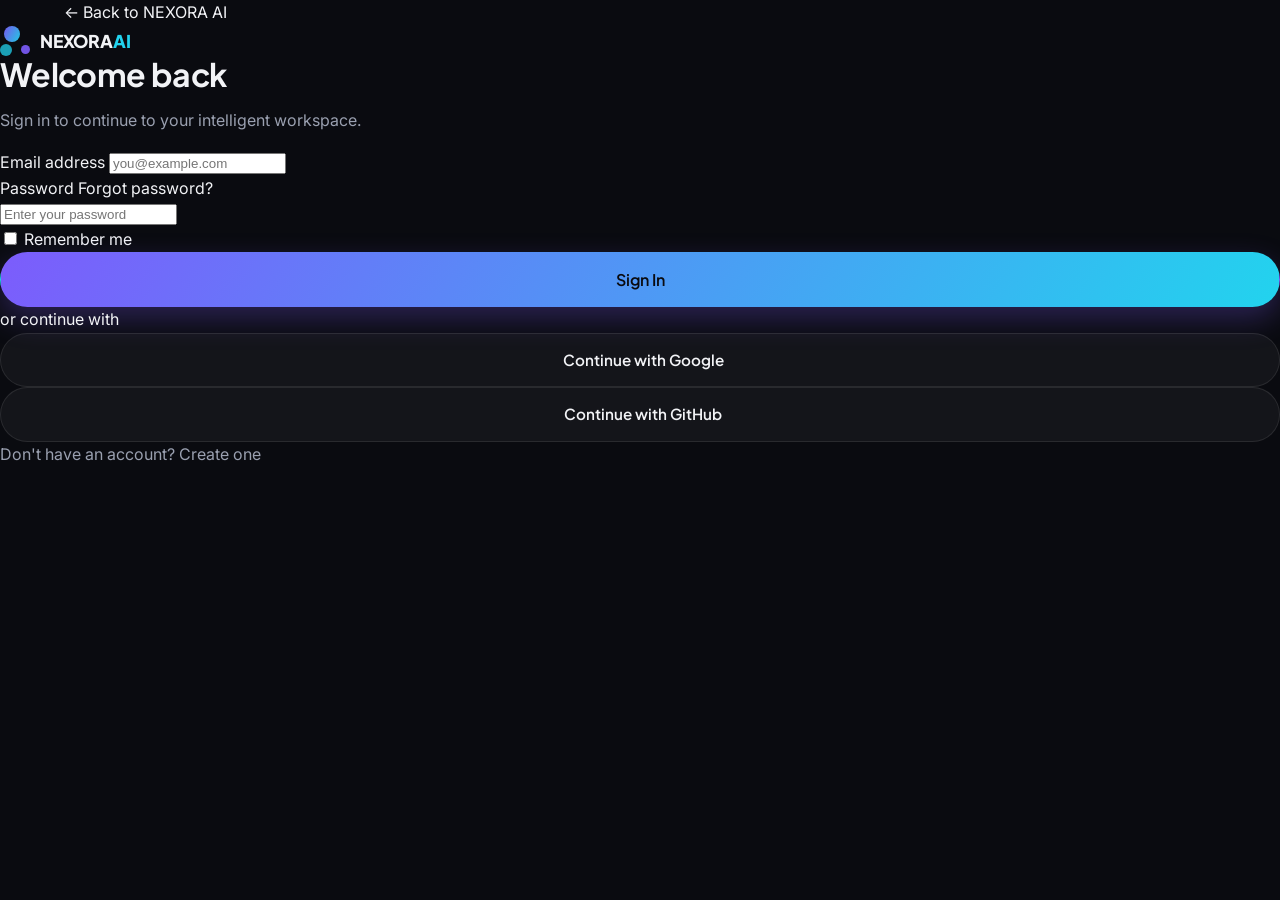
==== signin.html @ d2b8972e "Add files via upload" ====
<!DOCTYPE html>
<html lang="en">
<head>
  <meta charset="UTF-8" />
  <meta name="viewport" content="width=device-width, initial-scale=1.0" />
  <title>Sign In — NEXORA AI</title>
  <meta name="description" content="Sign in to your NEXORA AI intelligent workspace." />
  <meta name="theme-color" content="#0a0b10" />

  <!-- Open Graph -->
  <meta property="og:title" content="Sign In — NEXORA AI" />
  <meta property="og:description" content="Sign in to your NEXORA AI intelligent workspace." />
  <meta property="og:type" content="website" />
  <meta property="og:url" content="https://www.nexora.ai/signin.html" />

  <link rel="stylesheet" href="style.css" />
</head>
<body class="signin-body">

  <div class="signin-bg" aria-hidden="true">
    <span class="signin-bg__grid"></span>
    <span class="signin-bg__orb signin-bg__orb--1"></span>
    <span class="signin-bg__orb signin-bg__orb--2"></span>
  </div>

  <header class="signin-header container">
    <a href="index.html" class="back-link">
      <span aria-hidden="true">←</span> Back to NEXORA AI
    </a>
  </header>

  <main class="signin-main">
    <div class="signin-card">

      <a href="index.html" class="brand signin-brand" aria-label="NEXORA AI home">
        <span class="brand__mark" aria-hidden="true">
          <span class="brand__node brand__node--1"></span>
          <span class="brand__node brand__node--2"></span>
          <span class="brand__node brand__node--3"></span>
        </span>
        <span class="brand__name">NEXORA<span class="brand__name-accent">AI</span></span>
      </a>

      <h1 class="signin-heading">Welcome back</h1>
      <p class="signin-sub">Sign in to continue to your intelligent workspace.</p>

      <form class="signin-form">

        <div class="form-field">
          <label for="email">Email address</label>
          <input
            type="email"
            id="email"
            name="email"
            placeholder="you@example.com"
            autocomplete="email"
            required
          >
        </div>

        <div class="form-field">
          <div class="form-field__row">
            <label for="password">Password</label>
            <a href="#" class="forgot-link">Forgot password?</a>
          </div>
          <input
            type="password"
            id="password"
            name="password"
            placeholder="Enter your password"
            autocomplete="current-password"
            required
          >
        </div>

        <div class="form-remember">
          <input type="checkbox" id="remember" name="remember" />
          <label for="remember">Remember me</label>
        </div>

        <button type="submit" class="btn btn--primary btn--full btn--lg">Sign In</button>
      </form>

      <div class="signin-divider">
        <span>or continue with</span>
      </div>

      <div class="social-buttons">
        <a href="#" class="btn btn--ghost btn--full social-btn">
          <span class="social-icon" aria-hidden="true">
            <svg viewBox="0 0 24 24" xmlns="http://www.w3.org/2000/svg">
              <path fill="#EA4335" d="M12 10.2v3.9h5.5c-.24 1.4-1.7 4.1-5.5 4.1-3.3 0-6-2.7-6-6.2s2.7-6.2 6-6.2c1.9 0 3.1.8 3.8 1.5l2.6-2.5C16.9 3.3 14.7 2.3 12 2.3 6.9 2.3 2.7 6.5 2.7 12s4.2 9.7 9.3 9.7c5.4 0 8.9-3.8 8.9-9.1 0-.6-.1-1.1-.1-1.5H12Z"/>
            </svg>
          </span>
          Continue with Google
        </a>
        <a href="#" class="btn btn--ghost btn--full social-btn">
          <span class="social-icon" aria-hidden="true">
            <svg viewBox="0 0 24 24" fill="currentColor" xmlns="http://www.w3.org/2000/svg">
              <path d="M12 2C6.48 2 2 6.58 2 12.2c0 4.5 2.87 8.32 6.84 9.67.5.1.68-.22.68-.49 0-.24-.01-1.03-.01-1.87-2.78.61-3.37-1.19-3.37-1.19-.45-1.17-1.11-1.48-1.11-1.48-.9-.63.07-.62.07-.62 1 .07 1.53 1.05 1.53 1.05.89 1.54 2.34 1.1 2.91.84.09-.65.35-1.1.63-1.35-2.22-.26-4.56-1.14-4.56-5.05 0-1.12.39-2.03 1.03-2.75-.1-.26-.45-1.31.1-2.73 0 0 .84-.27 2.75 1.05a9.3 9.3 0 0 1 5 0c1.9-1.32 2.74-1.05 2.74-1.05.55 1.42.2 2.47.1 2.73.64.72 1.03 1.63 1.03 2.75 0 3.92-2.34 4.79-4.57 5.04.36.32.68.94.68 1.9 0 1.37-.01 2.48-.01 2.82 0 .27.18.6.69.49A10.02 10.02 0 0 0 22 12.2C22 6.58 17.52 2 12 2Z"/>
            </svg>
          </span>
          Continue with GitHub
        </a>
      </div>

      <p class="signin-footer-text">
        Don't have an account? <a href="index.html" class="signin-footer-link">Create one</a>
      </p>

    </div>
  </main>

</body>
</html>
---- style.css ----
/* ==========================================================================
   NEXORA AI — Landing Page Styles
   Font import
   ========================================================================== */
@import url('https://fonts.googleapis.com/css2?family=Plus+Jakarta+Sans:wght@500;600;700;800&family=Inter:wght@400;500;600&display=swap');

/* ==========================================================================
   GLOBAL STYLES / DESIGN TOKENS
   ========================================================================== */
:root {
  /* Colors */
  --bg: #0a0b10;
  --bg-alt: #0d0f17;
  --surface: rgba(255, 255, 255, 0.045);
  --surface-strong: rgba(255, 255, 255, 0.075);
  --border: rgba(255, 255, 255, 0.09);
  --border-strong: rgba(255, 255, 255, 0.16);

  --text: #f2f3f6;
  --text-muted: #9aa0b0;
  --text-faint: #6b7080;

  --accent-1: #7c5cfc;   /* electric violet */
  --accent-2: #22d3ee;   /* cyan */
  --accent-3: #ff8a7a;   /* warm coral, used sparingly */
  --gradient: linear-gradient(120deg, var(--accent-1), var(--accent-2));
  --gradient-soft: linear-gradient(135deg, rgba(124, 92, 252, 0.16), rgba(34, 211, 238, 0.10));

  /* Radius */
  --radius-lg: 28px;
  --radius-md: 18px;
  --radius-sm: 12px;

  /* Shadow */
  --shadow-md: 0 20px 50px rgba(0, 0, 0, 0.4);
  --shadow-lg: 0 30px 80px rgba(0, 0, 0, 0.5);

  /* Layout */
  --max-width: 1200px;
  --header-h: 76px;
}

* {
  box-sizing: border-box;
}

html {
  scroll-behavior: smooth;
}

body {
  margin: 0;
  background: var(--bg);
  color: var(--text);
  font-family: 'Inter', -apple-system, BlinkMacSystemFont, sans-serif;
  font-size: 16px;
  line-height: 1.6;
  -webkit-font-smoothing: antialiased;
  overflow-x: hidden;
}

img { max-width: 100%; display: block; }

h1, h2, h3, h4 {
  font-family: 'Plus Jakarta Sans', 'Inter', sans-serif;
  font-weight: 700;
  line-height: 1.15;
  margin: 0 0 0.5em;
  letter-spacing: -0.02em;
  color: var(--text);
}

p { margin: 0 0 1em; color: var(--text-muted); }

a {
  color: inherit;
  text-decoration: none;
}

ul, ol { list-style: none; margin: 0; padding: 0; }

.container {
  max-width: var(--max-width);
  margin: 0 auto;
  padding: 0 24px;
}

/* Focus states — accessibility */
a:focus-visible,
button:focus-visible,
summary:focus-visible,
.btn:focus-visible {
  outline: 2px solid var(--accent-2);
  outline-offset: 3px;
  border-radius: 6px;
}

/* Reusable text-gradient */
.text-gradient {
  background: var(--gradient);
  -webkit-background-clip: text;
  background-clip: text;
  color: transparent;
}

/* Reusable badge */
.badge {
  display: inline-flex;
  align-items: center;
  gap: 8px;
  font-size: 0.8rem;
  font-weight: 600;
  color: var(--text-muted);
  background: var(--surface);
  border: 1px solid var(--border);
  padding: 8px 16px;
  border-radius: 999px;
  margin: 0 0 24px;
}
.badge span { color: var(--accent-2); }

/* Reusable section heading */
.section-heading {
  max-width: 640px;
  margin: 0 auto 56px;
  text-align: center;
}
.section-heading h2 {
  font-size: clamp(1.8rem, 3vw, 2.4rem);
  margin-bottom: 0.4em;
}
.section-heading p {
  font-size: 1.05rem;
}

/* Reusable buttons */
.btn {
  display: inline-flex;
  align-items: center;
  justify-content: center;
  gap: 6px;
  font-family: 'Plus Jakarta Sans', sans-serif;
  font-weight: 600;
  font-size: 0.95rem;
  padding: 14px 26px;
  border-radius: 999px;
  border: 1px solid transparent;
  cursor: pointer;
  transition: transform 0.25s ease, box-shadow 0.25s ease, background 0.25s ease, border-color 0.25s ease;
  white-space: nowrap;
}
.btn--primary {
  background: var(--gradient);
  color: #0a0b10;
  box-shadow: 0 12px 30px rgba(124, 92, 252, 0.28);
}
.btn--primary:hover {
  transform: translateY(-2px);
  box-shadow: 0 16px 40px rgba(124, 92, 252, 0.4);
}
.btn--ghost {
  background: var(--surface);
  border-color: var(--border);
  color: var(--text);
}
.btn--ghost:hover {
  background: var(--surface-strong);
  border-color: var(--border-strong);
  transform: translateY(-2px);
}
.btn--sm { padding: 10px 20px; font-size: 0.85rem; }
.btn--lg { padding: 16px 32px; font-size: 1rem; }
.btn--full { width: 100%; }

/* Reusable cards */
.card-surface {
  background: var(--surface);
  border: 1px solid var(--border);
  border-radius: var(--radius-md);
  backdrop-filter: blur(20px);
  -webkit-backdrop-filter: blur(20px);
}

/* Fade-in-on-load keyframes */
@keyframes fadeInUp {
  from { opacity: 0; transform: translateY(16px); }
  to { opacity: 1; transform: translateY(0); }
}
@keyframes floatY {
  0%, 100% { transform: translateY(0); }
  50% { transform: translateY(-10px); }
}
@keyframes gradientShift {
  0% { background-position: 0% 50%; }
  50% { background-position: 100% 50%; }
  100% { background-position: 0% 50%; }
}
@keyframes pulseDot {
  0%, 100% { opacity: 1; }
  50% { opacity: 0.35; }
}

/* ==========================================================================
   ANNOUNCEMENT BAR
   ========================================================================== */
.announcement {
  background: linear-gradient(90deg, rgba(124, 92, 252, 0.22), rgba(34, 211, 238, 0.16));
  border-bottom: 1px solid var(--border);
  text-align: center;
  padding: 9px 16px;
}
.announcement p {
  margin: 0;
  font-size: 0.82rem;
  font-weight: 500;
  color: var(--text);
}
.announcement__link {
  font-weight: 600;
  color: var(--text);
  margin-left: 4px;
  border-bottom: 1px solid transparent;
  transition: border-color 0.2s ease;
}
.announcement__link:hover { border-color: var(--accent-2); }
.announcement__arrow {
  display: inline-block;
  transition: transform 0.25s ease;
}
.announcement__link:hover .announcement__arrow {
  transform: translateX(3px);
}

/* ==========================================================================
   NAVIGATION HEADER
   ========================================================================== */
.site-header {
  position: sticky;
  top: 0;
  z-index: 100;
  padding: 14px 0;
  background: rgba(10, 11, 16, 0.7);
  backdrop-filter: blur(16px);
  -webkit-backdrop-filter: blur(16px);
  border-bottom: 1px solid var(--border);
}
.navbar {
  display: flex;
  align-items: center;
  justify-content: space-between;
  gap: 24px;
}
.brand {
  display: flex;
  align-items: center;
  gap: 10px;
  font-family: 'Plus Jakarta Sans', sans-serif;
  font-weight: 800;
  font-size: 1.1rem;
  letter-spacing: -0.01em;
}
.brand__name-accent { color: var(--accent-2); }

/* Abstract CSS-only AI logo mark */
.brand__mark {
  position: relative;
  width: 30px;
  height: 30px;
  display: inline-block;
}
.brand__node {
  position: absolute;
  border-radius: 50%;
  background: var(--gradient);
}
.brand__node--1 { width: 16px; height: 16px; top: 0; left: 4px; opacity: 0.95; }
.brand__node--2 { width: 12px; height: 12px; bottom: 0; left: 0; opacity: 0.75; background: var(--accent-2); }
.brand__node--3 { width: 9px; height: 9px; bottom: 2px; right: 0; opacity: 0.9; background: var(--accent-1); }

.nav-links {
  display: flex;
  align-items: center;
  gap: 32px;
}
.nav-links a {
  font-size: 0.9rem;
  font-weight: 500;
  color: var(--text-muted);
  transition: color 0.2s ease;
  position: relative;
}
.nav-links a:hover { color: var(--text); }
.nav-links a::after {
  content: "";
  position: absolute;
  left: 0;
  bottom: -6px;
  width: 0;
  height: 1px;
  background: var(--gradient);
  transition: width 0.25s ease;
}
.nav-links a:hover::after { width: 100%; }

.nav-actions {
  display: flex;
  align-items: center;
  gap: 18px;
}
.nav-signin {
  font-size: 0.9rem;
  font-weight: 500;
  color: var(--text-muted);
  transition: color 0.2s ease;
}
.nav-signin:hover { color: var(--text); }

/* CSS-only mobile nav visual */
.nav-mobile {
  display: none;
  align-items: center;
  gap: 8px;
  border: 1px solid var(--border);
  padding: 8px 14px;
  border-radius: 999px;
  background: var(--surface);
}
.nav-mobile__label {
  font-size: 0.82rem;
  color: var(--text-muted);
  font-weight: 500;
}
.nav-mobile__bars {
  display: flex;
  flex-direction: column;
  gap: 3px;
}
.nav-mobile__bars span {
  width: 16px;
  height: 2px;
  background: var(--text);
  border-radius: 2px;
}

/* ==========================================================================
   HERO
   ========================================================================== */
.hero {
  display: grid;
  grid-template-columns: 1.05fr 0.95fr;
  gap: 56px;
  align-items: center;
  padding: 96px 24px 80px;
}
.hero__copy { animation: fadeInUp 0.7s ease both; }
.hero__headline {
  font-size: clamp(2.4rem, 4.4vw, 3.6rem);
  margin-bottom: 0.4em;
}
.hero__sub {
  font-size: 1.08rem;
  max-width: 480px;
  margin-bottom: 32px;
}
.hero__ctas {
  display: flex;
  flex-wrap: wrap;
  gap: 14px;
  margin-bottom: 18px;
}
.hero__trust {
  font-size: 0.85rem;
  color: var(--text-faint);
  margin: 0;
}

/* Hero AI interface mockup */
.hero__visual {
  position: relative;
  animation: fadeInUp 0.9s ease 0.1s both;
}
.mockup {
  position: relative;
  display: grid;
  grid-template-columns: 56px 1fr;
  gap: 16px;
  background: linear-gradient(160deg, rgba(255,255,255,0.06), rgba(255,255,255,0.02));
  border: 1px solid var(--border);
  border-radius: var(--radius-lg);
  padding: 20px;
  box-shadow: var(--shadow-lg);
  backdrop-filter: blur(24px);
  -webkit-backdrop-filter: blur(24px);
  animation: floatY 7s ease-in-out infinite;
}
.mockup__glow {
  position: absolute;
  inset: -40px;
  background: radial-gradient(circle at 30% 20%, rgba(124, 92, 252, 0.35), transparent 60%),
              radial-gradient(circle at 80% 80%, rgba(34, 211, 238, 0.25), transparent 55%);
  filter: blur(30px);
  z-index: -1;
}
.mockup__sidebar {
  display: flex;
  flex-direction: column;
  align-items: center;
  gap: 14px;
  padding: 6px 0;
}
.mockup__dot {
  width: 26px;
  height: 26px;
  border-radius: 50%;
  background: var(--gradient);
  margin-bottom: 6px;
}
.mockup__sidebar-line {
  width: 22px;
  height: 5px;
  border-radius: 4px;
  background: var(--border-strong);
}
.mockup__sidebar-line--active { background: var(--accent-2); }

.mockup__panel {
  background: rgba(0, 0, 0, 0.2);
  border: 1px solid var(--border);
  border-radius: var(--radius-md);
  padding: 18px;
}
.mockup__title {
  display: flex;
  align-items: center;
  gap: 8px;
  font-size: 0.85rem;
  font-weight: 600;
  color: var(--text);
  margin-bottom: 16px;
}
.mockup__title-dot {
  width: 7px;
  height: 7px;
  border-radius: 50%;
  background: var(--accent-2);
  box-shadow: 0 0 8px var(--accent-2);
}
.mockup__bubble {
  font-size: 0.82rem;
  padding: 10px 14px;
  border-radius: 14px;
  margin-bottom: 10px;
  max-width: 90%;
  line-height: 1.5;
}
.mockup__bubble--user {
  background: var(--surface-strong);
  color: var(--text-muted);
  margin-left: auto;
  border-bottom-right-radius: 4px;
}
.mockup__bubble--ai {
  background: var(--gradient-soft);
  border: 1px solid var(--border);
  color: var(--text);
  border-bottom-left-radius: 4px;
}
.mockup__insight {
  display: flex;
  gap: 10px;
  align-items: flex-start;
  margin-top: 14px;
  padding: 12px;
  border: 1px solid var(--border);
  border-radius: var(--radius-sm);
  background: rgba(255, 255, 255, 0.03);
}
.mockup__insight-icon { color: var(--accent-1); font-size: 0.9rem; }
.mockup__insight-title { font-size: 0.78rem; font-weight: 600; color: var(--text); margin: 0; }
.mockup__insight-text { font-size: 0.74rem; color: var(--text-faint); margin: 0; }

.mockup__status {
  position: absolute;
  bottom: -16px;
  right: 20px;
  display: flex;
  align-items: center;
  gap: 8px;
  background: var(--bg-alt);
  border: 1px solid var(--border-strong);
  padding: 8px 14px;
  border-radius: 999px;
  font-size: 0.75rem;
  color: var(--text-muted);
  box-shadow: var(--shadow-md);
}
.mockup__status-dot {
  width: 7px;
  height: 7px;
  border-radius: 50%;
  background: var(--accent-2);
  animation: pulseDot 1.6s ease-in-out infinite;
}

/* ==========================================================================
   SOCIAL PROOF
   ========================================================================== */
.social-proof {
  padding: 40px 24px 88px;
  text-align: center;
}
.social-proof__label {
  font-size: 0.85rem;
  color: var(--text-faint);
  margin-bottom: 24px;
  letter-spacing: 0.02em;
}
.social-proof__logos {
  display: flex;
  flex-wrap: wrap;
  justify-content: center;
  gap: 48px;
  margin-bottom: 14px;
}
.social-proof__logos li {
  font-family: 'Plus Jakarta Sans', sans-serif;
  font-weight: 700;
  font-size: 1.05rem;
  letter-spacing: 0.06em;
  color: var(--text-faint);
  opacity: 0.7;
  transition: opacity 0.2s ease, color 0.2s ease;
}
.social-proof__logos li:hover {
  opacity: 1;
  color: var(--text);
}
.social-proof__note {
  font-size: 0.72rem;
  color: var(--text-faint);
  margin: 0;
}

/* ==========================================================================
   FEATURES
   ========================================================================== */
.features { padding: 40px 24px 100px; }
.feature-grid {
  display: grid;
  grid-template-columns: repeat(3, 1fr);
  gap: 22px;
}
.feature-card {
  background: var(--surface);
  border: 1px solid var(--border);
  border-radius: var(--radius-md);
  padding: 28px 26px;
  transition: transform 0.3s ease, box-shadow 0.3s ease, border-color 0.3s ease, background 0.3s ease;
}
.feature-card:hover {
  transform: translateY(-6px);
  box-shadow: var(--shadow-md);
  border-color: var(--border-strong);
  background: var(--surface-strong);
}
.feature-icon {
  display: inline-flex;
  align-items: center;
  justify-content: center;
  width: 44px;
  height: 44px;
  border-radius: 12px;
  background: var(--gradient-soft);
  color: var(--accent-2);
  margin-bottom: 18px;
}
.feature-icon svg { width: 22px; height: 22px; }
.feature-card h3 { font-size: 1.08rem; margin-bottom: 8px; }
.feature-card p { font-size: 0.92rem; margin-bottom: 16px; }
.feature-link {
  font-size: 0.85rem;
  font-weight: 600;
  color: var(--accent-2);
  display: inline-flex;
  align-items: center;
  gap: 4px;
}
.feature-link span { transition: transform 0.2s ease; }
.feature-link:hover span { transform: translateX(3px); }

/* ==========================================================================
   PRODUCT SHOWCASE
   ========================================================================== */
.showcase {
  display: grid;
  grid-template-columns: 0.85fr 1.15fr;
  gap: 64px;
  align-items: center;
  padding: 40px 24px 110px;
}
.showcase__copy h2 { font-size: clamp(1.8rem, 3vw, 2.3rem); }
.showcase__copy p { font-size: 1rem; margin-bottom: 26px; max-width: 420px; }
.showcase__points { display: flex; flex-direction: column; gap: 14px; }
.showcase__points li {
  display: flex;
  align-items: center;
  gap: 12px;
  font-size: 0.95rem;
  color: var(--text);
  font-weight: 500;
}
.showcase__point-icon {
  display: inline-flex;
  align-items: center;
  justify-content: center;
  width: 24px;
  height: 24px;
  border-radius: 50%;
  background: var(--gradient-soft);
  color: var(--accent-2);
  font-size: 0.75rem;
  flex-shrink: 0;
}

/* App mockup (showcase) */
.app-mockup {
  display: grid;
  grid-template-columns: 170px 1fr;
  background: linear-gradient(160deg, rgba(255,255,255,0.055), rgba(255,255,255,0.015));
  border: 1px solid var(--border);
  border-radius: var(--radius-lg);
  overflow: hidden;
  box-shadow: var(--shadow-lg);
}
.app-mockup__sidebar {
  background: rgba(0, 0, 0, 0.22);
  border-right: 1px solid var(--border);
  padding: 22px 16px;
}
.app-mockup__logo {
  width: 22px;
  height: 22px;
  border-radius: 7px;
  background: var(--gradient);
  margin-bottom: 20px;
}
.app-mockup__section-label {
  font-size: 0.68rem;
  text-transform: uppercase;
  letter-spacing: 0.08em;
  color: var(--text-faint);
  margin-bottom: 12px;
}
.app-mockup__project {
  font-size: 0.78rem;
  color: var(--text-muted);
  padding: 8px 10px;
  border-radius: 8px;
  margin-bottom: 4px;
}
.app-mockup__project--active {
  background: var(--surface-strong);
  color: var(--text);
  font-weight: 600;
}
.app-mockup__main { padding: 22px 24px; }
.app-mockup__topbar {
  display: flex;
  align-items: center;
  justify-content: space-between;
  font-size: 0.85rem;
  font-weight: 600;
  margin-bottom: 18px;
  color: var(--text);
}
.app-mockup__badge {
  font-size: 0.68rem;
  font-weight: 600;
  color: var(--accent-2);
  background: var(--gradient-soft);
  border: 1px solid var(--border);
  padding: 3px 10px;
  border-radius: 999px;
}
.app-mockup__chat { margin-bottom: 22px; }
.app-mockup__bubble {
  font-size: 0.8rem;
  padding: 10px 14px;
  border-radius: 14px;
  margin-bottom: 8px;
  max-width: 85%;
  line-height: 1.5;
}
.app-mockup__bubble--user {
  background: var(--surface-strong);
  color: var(--text-muted);
  margin-left: auto;
}
.app-mockup__bubble--ai {
  background: var(--gradient-soft);
  border: 1px solid var(--border);
  color: var(--text);
}
.app-mockup__stats {
  display: grid;
  grid-template-columns: repeat(3, 1fr);
  gap: 14px;
}
.app-mockup__stat {
  background: rgba(0, 0, 0, 0.2);
  border: 1px solid var(--border);
  border-radius: var(--radius-sm);
  padding: 12px;
}
.app-mockup__stat-label {
  font-size: 0.68rem;
  color: var(--text-faint);
  margin-bottom: 4px;
}
.app-mockup__stat-value {
  font-size: 1rem;
  font-weight: 700;
  color: var(--text);
  margin-bottom: 8px;
  font-family: 'Plus Jakarta Sans', sans-serif;
}
.app-mockup__bar {
  height: 4px;
  border-radius: 4px;
  background: rgba(255, 255, 255, 0.08);
  overflow: hidden;
}
.app-mockup__bar span {
  display: block;
  height: 100%;
  background: var(--gradient);
  border-radius: 4px;
}

/* ==========================================================================
   HOW IT WORKS
   ========================================================================== */
.how-it-works { padding: 40px 24px 110px; }
.steps {
  display: grid;
  grid-template-columns: repeat(3, 1fr);
  gap: 24px;
  position: relative;
}
.step {
  background: var(--surface);
  border: 1px solid var(--border);
  border-radius: var(--radius-md);
  padding: 30px 26px;
  position: relative;
}
.step:not(:last-child)::after {
  content: "";
  position: absolute;
  top: 50%;
  right: -24px;
  width: 24px;
  height: 1px;
  background: linear-gradient(90deg, var(--border-strong), transparent);
}
.step__number {
  display: inline-block;
  font-family: 'Plus Jakarta Sans', sans-serif;
  font-weight: 800;
  font-size: 0.95rem;
  color: var(--accent-2);
  margin-bottom: 14px;
}
.step h3 { font-size: 1.15rem; margin-bottom: 8px; }
.step p { font-size: 0.92rem; margin: 0; }

/* ==========================================================================
   STATISTICS
   ========================================================================== */
.stats {
  background: var(--bg-alt);
  border-top: 1px solid var(--border);
  border-bottom: 1px solid var(--border);
  padding: 64px 24px 40px;
}
.stats__grid {
  display: grid;
  grid-template-columns: repeat(4, 1fr);
  gap: 24px;
  text-align: center;
}
.stat__value {
  font-family: 'Plus Jakarta Sans', sans-serif;
  font-size: clamp(1.8rem, 3vw, 2.4rem);
  font-weight: 800;
  background: var(--gradient);
  -webkit-background-clip: text;
  background-clip: text;
  color: transparent;
  margin-bottom: 4px;
}
.stat__label {
  font-size: 0.85rem;
  color: var(--text-muted);
  margin: 0;
}
.stats__note {
  text-align: center;
  font-size: 0.72rem;
  color: var(--text-faint);
  margin: 28px auto 0;
}

/* ==========================================================================
   TESTIMONIALS
   ========================================================================== */
.testimonials { padding: 100px 24px; }
.testimonial-grid {
  display: grid;
  grid-template-columns: repeat(3, 1fr);
  gap: 22px;
}
.testimonial-card {
  background: var(--surface);
  border: 1px solid var(--border);
  border-radius: var(--radius-md);
  padding: 28px 26px;
  margin: 0;
  transition: transform 0.3s ease, box-shadow 0.3s ease;
}
.testimonial-card:hover {
  transform: translateY(-4px);
  box-shadow: var(--shadow-md);
}
.testimonial-card blockquote {
  margin: 0 0 22px;
  font-size: 0.95rem;
  color: var(--text);
  line-height: 1.6;
}
.testimonial-card figcaption {
  display: flex;
  align-items: center;
  gap: 12px;
}
.avatar {
  width: 40px;
  height: 40px;
  border-radius: 50%;
  display: inline-flex;
  align-items: center;
  justify-content: center;
  font-size: 0.75rem;
  font-weight: 700;
  font-family: 'Plus Jakarta Sans', sans-serif;
  color: #0a0b10;
  flex-shrink: 0;
}
.avatar--1 { background: linear-gradient(135deg, #7c5cfc, #a78bfa); }
.avatar--2 { background: linear-gradient(135deg, #22d3ee, #67e8f9); }
.avatar--3 { background: linear-gradient(135deg, #ff8a7a, #ffb4a2); }
.testimonial-name { font-size: 0.88rem; font-weight: 600; color: var(--text); margin: 0; }
.testimonial-role { font-size: 0.78rem; color: var(--text-faint); margin: 0; }

/* ==========================================================================
   PRICING
   ========================================================================== */
.pricing { padding: 40px 24px 110px; }
.pricing-grid {
  display: grid;
  grid-template-columns: repeat(3, 1fr);
  gap: 24px;
  align-items: stretch;
}
.price-card {
  position: relative;
  background: var(--surface);
  border: 1px solid var(--border);
  border-radius: var(--radius-lg);
  padding: 34px 28px;
  display: flex;
  flex-direction: column;
  transition: transform 0.3s ease, box-shadow 0.3s ease;
}
.price-card:hover { transform: translateY(-4px); }
.price-card h3 {
  font-size: 1.1rem;
  margin-bottom: 6px;
}
.price-card__price {
  font-family: 'Plus Jakarta Sans', sans-serif;
  font-size: 2.1rem;
  font-weight: 800;
  color: var(--text);
  margin-bottom: 22px;
}
.price-card__price span {
  font-size: 0.9rem;
  font-weight: 500;
  color: var(--text-faint);
}
.price-card__features {
  display: flex;
  flex-direction: column;
  gap: 12px;
  margin-bottom: 28px;
  flex: 1;
}
.price-card__features li {
  font-size: 0.9rem;
  color: var(--text-muted);
  padding-left: 24px;
  position: relative;
}
.price-card__features li::before {
  content: "✓";
  position: absolute;
  left: 0;
  color: var(--accent-2);
  font-weight: 700;
}
.price-card--featured {
  background: linear-gradient(160deg, rgba(124, 92, 252, 0.16), rgba(34, 211, 238, 0.08));
  border: 1px solid rgba(124, 92, 252, 0.4);
  box-shadow: var(--shadow-lg);
  transform: scale(1.03);
}
.price-card--featured:hover { transform: scale(1.03) translateY(-4px); }
.price-card__badge {
  position: absolute;
  top: -14px;
  left: 50%;
  transform: translateX(-50%);
  background: var(--gradient);
  color: #0a0b10;
  font-size: 0.72rem;
  font-weight: 700;
  padding: 6px 16px;
  border-radius: 999px;
  white-space: nowrap;
}

/* ==========================================================================
   FAQ
   ========================================================================== */
.faq { padding: 40px 24px 110px; }
.faq-list {
  max-width: 720px;
  margin: 0 auto;
  display: flex;
  flex-direction: column;
  gap: 12px;
}
.faq-item {
  background: var(--surface);
  border: 1px solid var(--border);
  border-radius: var(--radius-md);
  padding: 8px 22px;
  transition: border-color 0.2s ease, background 0.2s ease;
}
.faq-item[open] {
  border-color: var(--border-strong);
  background: var(--surface-strong);
}
.faq-item summary {
  cursor: pointer;
  list-style: none;
  padding: 16px 0;
  font-weight: 600;
  font-size: 0.98rem;
  color: var(--text);
  display: flex;
  align-items: center;
  justify-content: space-between;
}
.faq-item summary::-webkit-details-marker { display: none; }
.faq-item summary::after {
  content: "+";
  font-size: 1.3rem;
  color: var(--accent-2);
  transition: transform 0.25s ease;
  flex-shrink: 0;
  margin-left: 16px;
}
.faq-item[open] summary::after { transform: rotate(45deg); }
.faq-item p {
  font-size: 0.9rem;
  padding-bottom: 18px;
  margin: 0;
}

/* ==========================================================================
   FINAL CTA
   ========================================================================== */
.final-cta {
  position: relative;
  overflow: hidden;
  padding: 100px 24px;
  text-align: center;
  background: linear-gradient(160deg, #14101f, #0a0b10 60%);
  border-top: 1px solid var(--border);
}
.final-cta__decor {
  position: absolute;
  inset: 0;
  background: radial-gradient(circle at 20% 20%, rgba(124, 92, 252, 0.25), transparent 55%),
              radial-gradient(circle at 85% 75%, rgba(34, 211, 238, 0.18), transparent 50%);
  background-size: 200% 200%;
  animation: gradientShift 12s ease-in-out infinite;
}
.final-cta__inner { position: relative; }
.final-cta h2 {
  font-size: clamp(2rem, 4vw, 2.8rem);
  max-width: 600px;
  margin: 0 auto 0.4em;
}
.final-cta p {
  max-width: 480px;
  margin: 0 auto 32px;
  font-size: 1.02rem;
}

/* ==========================================================================
   FOOTER
   ========================================================================== */
.site-footer {
  border-top: 1px solid var(--border);
  padding: 64px 24px 32px;
  background: var(--bg-alt);
}
.footer-grid {
  display: grid;
  grid-template-columns: 1.6fr 1fr 1fr 1fr;
  gap: 40px;
  margin-bottom: 48px;
}
.footer-brand p {
  font-size: 0.88rem;
  max-width: 280px;
  margin-top: 14px;
}
.footer-col h4 {
  font-size: 0.85rem;
  color: var(--text);
  margin-bottom: 16px;
}
.footer-col ul {
  display: flex;
  flex-direction: column;
  gap: 10px;
}
.footer-col a {
  font-size: 0.86rem;
  color: var(--text-muted);
  transition: color 0.2s ease;
}
.footer-col a:hover { color: var(--text); }
.footer-bottom {
  display: flex;
  align-items: center;
  justify-content: space-between;
  border-top: 1px solid var(--border);
  padding-top: 24px;
  flex-wrap: wrap;
  gap: 8px;
}
.footer-bottom p {
  font-size: 0.78rem;
  color: var(--text-faint);
  margin: 0;
}

/* ==========================================================================
   REDUCED MOTION
   ========================================================================== */
@media (prefers-reduced-motion: reduce) {
  html { scroll-behavior: auto; }
  *, *::before, *::after {
    animation-duration: 0.001ms !important;
    animation-iteration-count: 1 !important;
    transition-duration: 0.001ms !important;
    scroll-behavior: auto !important;
  }
}

/* ==========================================================================
   RESPONSIVE STYLES
   ========================================================================== */

/* 1200px and below */
@media (max-width: 1200px) {
  .hero { gap: 40px; }
  .stats__grid { gap: 18px; }
}

/* 992px — tablet */
@media (max-width: 992px) {
  .hero {
    grid-template-columns: 1fr;
    padding-top: 64px;
    text-align: left;
  }
  .hero__visual { order: -1; max-width: 480px; }
  .hero__sub { max-width: 100%; }

  .showcase {
    grid-template-columns: 1fr;
    gap: 40px;
  }
  .showcase__visual { order: -1; }
  .showcase__copy p { max-width: 100%; }

  .feature-grid { grid-template-columns: repeat(2, 1fr); }
  .testimonial-grid { grid-template-columns: repeat(2, 1fr); }
  .pricing-grid { grid-template-columns: repeat(2, 1fr); }
  .price-card--featured { transform: none; }
  .price-card--featured:hover { transform: translateY(-4px); }

  .footer-grid {
    grid-template-columns: 1fr 1fr;
    gap: 32px 24px;
  }
}

/* 768px — nav collapses */
@media (max-width: 768px) {
  .nav-links,
  .nav-actions .nav-signin {
    display: none;
  }
  .nav-mobile { display: flex; }
  .nav-actions { gap: 12px; }

  .steps { grid-template-columns: 1fr; }
  .step:not(:last-child)::after { display: none; }

  .stats__grid { grid-template-columns: repeat(2, 1fr); gap: 32px 18px; }

  .app-mockup { grid-template-columns: 1fr; }
  .app-mockup__sidebar {
    display: flex;
    align-items: center;
    gap: 10px;
    border-right: none;
    border-bottom: 1px solid var(--border);
    padding: 14px 18px;
  }
  .app-mockup__section-label,
  .app-mockup__project:not(.app-mockup__project--active) { display: none; }
  .app-mockup__logo { margin-bottom: 0; }

  .app-mockup__stats { grid-template-columns: 1fr; }
}

/* 480px — mobile */
@media (max-width: 480px) {
  .container { padding: 0 18px; }

  .announcement p { font-size: 0.74rem; }

  .hero { padding-top: 48px; padding-bottom: 56px; }
  .hero__ctas { flex-direction: column; align-items: stretch; }
  .hero__ctas .btn { width: 100%; }

  .mockup { grid-template-columns: 1fr; }
  .mockup__sidebar {
    flex-direction: row;
    justify-content: center;
  }

  .feature-grid { grid-template-columns: 1fr; }
  .testimonial-grid { grid-template-columns: 1fr; }
  .pricing-grid { grid-template-columns: 1fr; }
  .stats__grid { grid-template-columns: repeat(2, 1fr); }

  .footer-grid { grid-template-columns: 1fr; }
  .footer-bottom { flex-direction: column; align-items: flex-start; }
}

/* 360px — small mobile */
@media (max-width: 360px) {
  .hero__headline { font-size: 2rem; }
  .badge { font-size: 0.74rem; padding: 7px 12px; }
  .btn--lg { padding: 14px 24px; font-size: 0.92rem; }
}
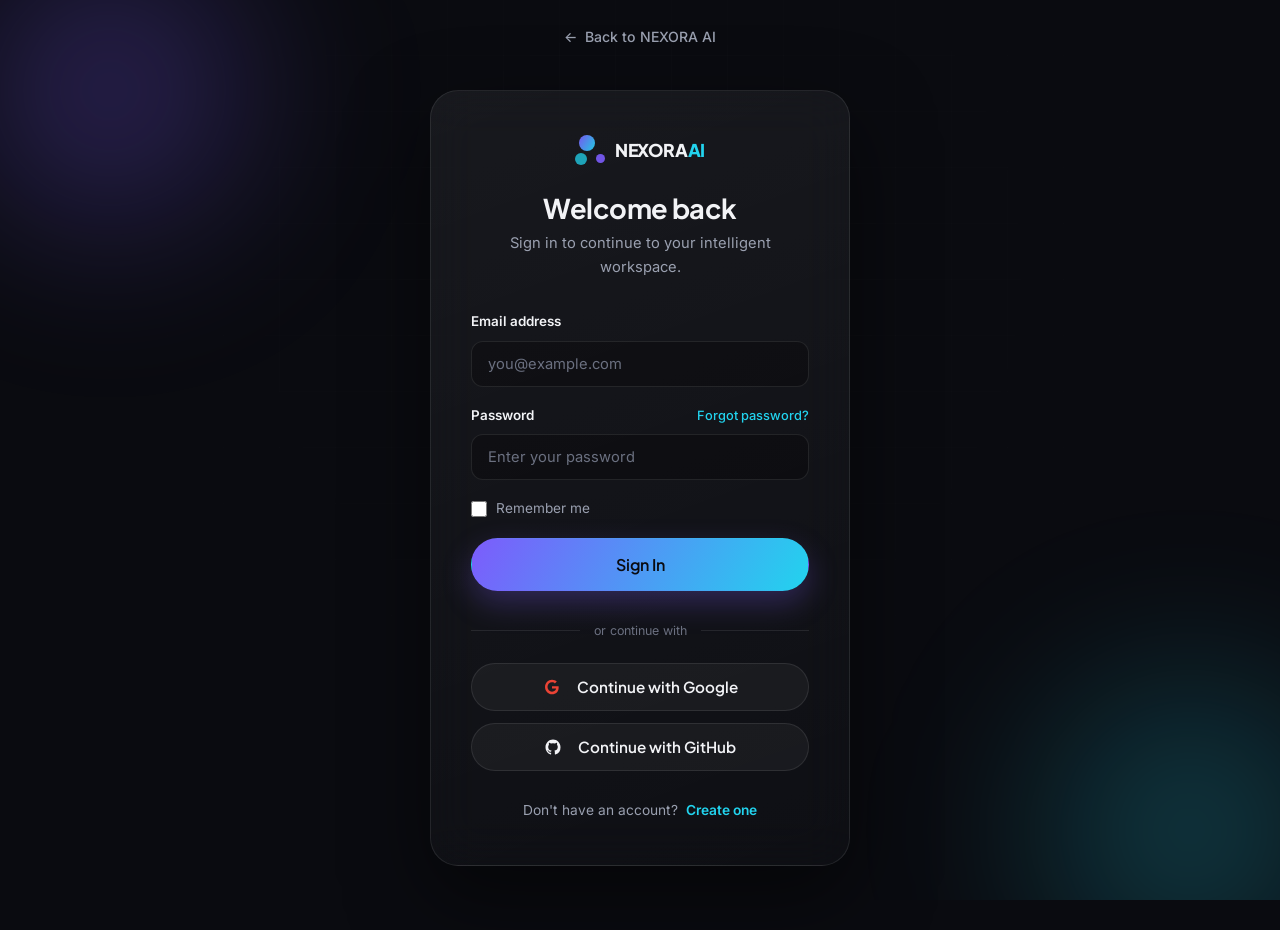
==== commit c7d1c7ab: "Add files via upload" ====
--- a/signin.html
+++ b/signin.html
@@ -14,6 +14,7 @@
   <meta property="og:url" content="https://www.nexora.ai/signin.html" />
 
   <link rel="stylesheet" href="style.css" />
+  <link rel="stylesheet" href="signinstyles.css" />
 </head>
 <body class="signin-body">
 
@@ -25,7 +26,7 @@
 
   <header class="signin-header container">
     <a href="index.html" class="back-link">
-      <span aria-hidden="true">←</span> Back to NEXORA AI
+      <span class="back-link__arrow" aria-hidden="true">←</span><span>Back to NEXORA AI</span>
     </a>
   </header>
 
@@ -92,7 +93,7 @@
               <path fill="#EA4335" d="M12 10.2v3.9h5.5c-.24 1.4-1.7 4.1-5.5 4.1-3.3 0-6-2.7-6-6.2s2.7-6.2 6-6.2c1.9 0 3.1.8 3.8 1.5l2.6-2.5C16.9 3.3 14.7 2.3 12 2.3 6.9 2.3 2.7 6.5 2.7 12s4.2 9.7 9.3 9.7c5.4 0 8.9-3.8 8.9-9.1 0-.6-.1-1.1-.1-1.5H12Z"/>
             </svg>
           </span>
-          Continue with Google
+          <span class="social-btn__label">Continue with Google</span>
         </a>
         <a href="#" class="btn btn--ghost btn--full social-btn">
           <span class="social-icon" aria-hidden="true">
@@ -100,7 +101,7 @@
               <path d="M12 2C6.48 2 2 6.58 2 12.2c0 4.5 2.87 8.32 6.84 9.67.5.1.68-.22.68-.49 0-.24-.01-1.03-.01-1.87-2.78.61-3.37-1.19-3.37-1.19-.45-1.17-1.11-1.48-1.11-1.48-.9-.63.07-.62.07-.62 1 .07 1.53 1.05 1.53 1.05.89 1.54 2.34 1.1 2.91.84.09-.65.35-1.1.63-1.35-2.22-.26-4.56-1.14-4.56-5.05 0-1.12.39-2.03 1.03-2.75-.1-.26-.45-1.31.1-2.73 0 0 .84-.27 2.75 1.05a9.3 9.3 0 0 1 5 0c1.9-1.32 2.74-1.05 2.74-1.05.55 1.42.2 2.47.1 2.73.64.72 1.03 1.63 1.03 2.75 0 3.92-2.34 4.79-4.57 5.04.36.32.68.94.68 1.9 0 1.37-.01 2.48-.01 2.82 0 .27.18.6.69.49A10.02 10.02 0 0 0 22 12.2C22 6.58 17.52 2 12 2Z"/>
             </svg>
           </span>
-          Continue with GitHub
+          <span class="social-btn__label">Continue with GitHub</span>
         </a>
       </div>
 
--- a/signinstyles.css
+++ b/signinstyles.css
@@ -0,0 +1,285 @@
+/* ==========================================================================
+   NEXORA AI — Sign-In Page Styles
+
+   This file styles signin.html only. It depends on the shared design
+   tokens (CSS variables), font import, base reset, and reusable
+   component classes (.btn, .brand, etc.) defined in style.css.
+
+   Load order in signin.html:
+     1. style.css        (shared tokens, reset, buttons, brand mark)
+     2. signinstyles.css  (this file — sign-in page specific rules)
+   ========================================================================== */
+
+.signin-body {
+  min-height: 100vh;
+  display: flex;
+  flex-direction: column;
+  position: relative;
+}
+
+/* Decorative animated background, layered behind everything */
+.signin-bg {
+  position: fixed;
+  inset: 0;
+  z-index: -1;
+  overflow: hidden;
+}
+.signin-bg__grid {
+  position: absolute;
+  inset: -1px;
+  background-image:
+    linear-gradient(var(--border) 1px, transparent 1px),
+    linear-gradient(90deg, var(--border) 1px, transparent 1px);
+  background-size: 56px 56px;
+  opacity: 0.35;
+  mask-image: radial-gradient(circle at 50% 30%, rgba(0, 0, 0, 0.6), transparent 70%);
+  -webkit-mask-image: radial-gradient(circle at 50% 30%, rgba(0, 0, 0, 0.6), transparent 70%);
+}
+.signin-bg__orb {
+  position: absolute;
+  border-radius: 50%;
+  filter: blur(70px);
+  background-size: 200% 200%;
+  animation: gradientShift 14s ease-in-out infinite;
+}
+.signin-bg__orb--1 {
+  width: 420px;
+  height: 420px;
+  top: -120px;
+  left: -100px;
+  background: radial-gradient(circle, rgba(124, 92, 252, 0.35), transparent 70%);
+}
+.signin-bg__orb--2 {
+  width: 460px;
+  height: 460px;
+  bottom: -160px;
+  right: -140px;
+  background: radial-gradient(circle, rgba(34, 211, 238, 0.28), transparent 70%);
+}
+
+.signin-header {
+  padding: 24px 24px 0;
+}
+.back-link {
+  display: inline-flex;
+  align-items: center;
+  font-size: 0.88rem;
+  font-weight: 500;
+  color: var(--text-muted);
+  transition: color 0.2s ease;
+}
+.back-link:hover {
+  color: var(--text);
+}
+.back-link__arrow {
+  display: inline-block;
+  margin-right: 8px;
+  transition: transform 0.2s ease;
+}
+.back-link:hover .back-link__arrow {
+  transform: translateX(-3px);
+}
+
+.signin-main {
+  flex: 1;
+  display: flex;
+  align-items: center;
+  justify-content: center;
+  padding: 40px 24px 64px;
+}
+
+.signin-card {
+  width: 100%;
+  max-width: 420px;
+  background: linear-gradient(160deg, rgba(255, 255, 255, 0.06), rgba(255, 255, 255, 0.02));
+  border: 1px solid var(--border);
+  border-radius: var(--radius-lg);
+  padding: 44px 40px;
+  box-shadow: var(--shadow-lg);
+  backdrop-filter: blur(24px);
+  -webkit-backdrop-filter: blur(24px);
+  animation: fadeInUp 0.6s ease both;
+  text-align: center;
+}
+
+.signin-brand {
+  justify-content: center;
+  margin-bottom: 28px;
+}
+
+.signin-heading {
+  font-size: 1.7rem;
+  margin-bottom: 0.3em;
+}
+.signin-sub {
+  font-size: 0.92rem;
+  margin-bottom: 32px;
+}
+
+.signin-form {
+  display: flex;
+  flex-direction: column;
+  text-align: left;
+}
+.signin-form > * {
+  margin-top: 18px;
+}
+.signin-form > *:first-child {
+  margin-top: 0;
+}
+
+.form-field {
+  display: flex;
+  flex-direction: column;
+}
+.form-field label {
+  font-size: 0.84rem;
+  font-weight: 600;
+  color: var(--text);
+  margin-bottom: 8px;
+}
+.form-field__row {
+  display: flex;
+  align-items: baseline;
+  justify-content: space-between;
+  flex-wrap: wrap;
+  margin-bottom: 8px;
+}
+.form-field__row label { margin-bottom: 0; }
+.forgot-link {
+  font-size: 0.8rem;
+  font-weight: 500;
+  color: var(--accent-2);
+  margin-left: 12px;
+  transition: opacity 0.2s ease;
+}
+.forgot-link:hover { opacity: 0.8; }
+
+.form-field input[type="email"],
+.form-field input[type="password"] {
+  width: 100%;
+  font-family: 'Inter', sans-serif;
+  font-size: 0.92rem;
+  color: var(--text);
+  background: rgba(0, 0, 0, 0.25);
+  border: 1px solid var(--border);
+  border-radius: var(--radius-sm);
+  padding: 13px 16px;
+  transition: border-color 0.2s ease, box-shadow 0.2s ease, background 0.2s ease;
+}
+.form-field input::placeholder {
+  color: var(--text-faint);
+}
+.form-field input:hover {
+  border-color: var(--border-strong);
+}
+.form-field input:focus {
+  outline: none;
+  border-color: var(--accent-2);
+  background: rgba(0, 0, 0, 0.35);
+  box-shadow: 0 0 0 4px rgba(34, 211, 238, 0.14);
+}
+
+.form-remember {
+  display: flex;
+  align-items: center;
+}
+.form-remember input[type="checkbox"] {
+  width: 16px;
+  height: 16px;
+  margin: 0 9px 0 0;
+  accent-color: var(--accent-2);
+  cursor: pointer;
+  flex-shrink: 0;
+}
+.form-remember label {
+  font-size: 0.85rem;
+  color: var(--text-muted);
+  cursor: pointer;
+}
+
+.signin-form .btn--lg {
+  padding: 15px 26px;
+}
+
+.signin-divider {
+  display: flex;
+  align-items: center;
+  margin: 30px 0 22px;
+}
+.signin-divider::before,
+.signin-divider::after {
+  content: "";
+  flex: 1;
+  height: 1px;
+  background: var(--border);
+}
+.signin-divider span {
+  font-size: 0.78rem;
+  color: var(--text-faint);
+  white-space: nowrap;
+  margin: 0 14px;
+}
+
+.social-buttons {
+  display: flex;
+  flex-direction: column;
+}
+.social-btn {
+  display: inline-flex;
+  align-items: center;
+  justify-content: center;
+}
+.social-btn + .social-btn {
+  margin-top: 12px;
+}
+.social-icon {
+  display: inline-flex;
+  align-items: center;
+  justify-content: center;
+  width: 18px;
+  height: 18px;
+  margin-right: 10px;
+  flex-shrink: 0;
+}
+.social-icon svg {
+  width: 100%;
+  height: 100%;
+}
+.social-btn__label {
+  line-height: 1;
+}
+
+.signin-footer-text {
+  margin: 28px 0 0;
+  font-size: 0.86rem;
+  color: var(--text-muted);
+}
+.signin-footer-link {
+  color: var(--accent-2);
+  font-weight: 600;
+  margin-left: 4px;
+  transition: opacity 0.2s ease;
+}
+.signin-footer-link:hover { opacity: 0.8; }
+
+/* Sign-in responsive adjustments */
+@media (max-width: 480px) {
+  .signin-header { padding: 20px 18px 0; }
+  .signin-main { padding: 28px 18px 48px; }
+  .signin-card {
+    padding: 32px 24px;
+    border-radius: var(--radius-md);
+  }
+  .signin-heading { font-size: 1.5rem; }
+}
+
+@media (max-width: 360px) {
+  .signin-card { padding: 26px 18px; }
+  .signin-brand .brand__name { font-size: 1rem; }
+  .form-field__row {
+    flex-direction: column;
+    align-items: flex-start;
+  }
+  .forgot-link { margin-left: 0; margin-top: 4px; }
+}
